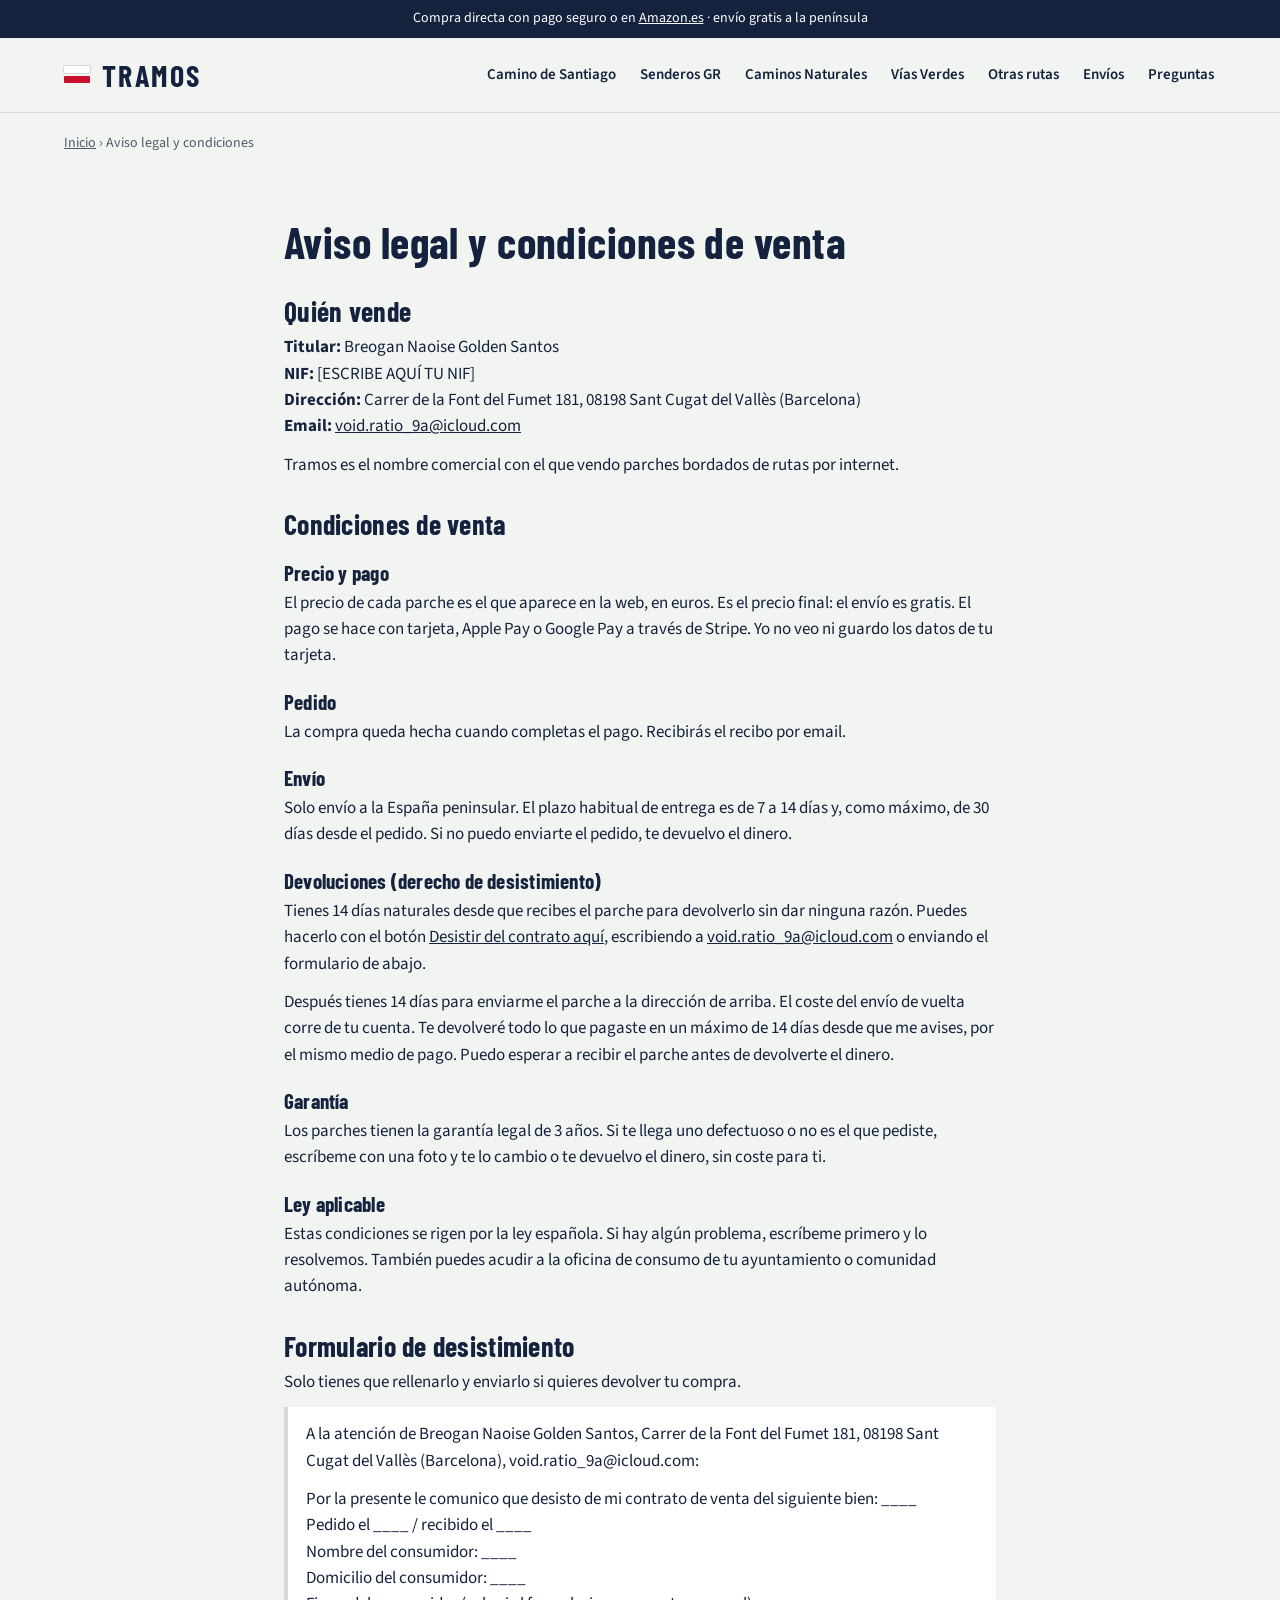
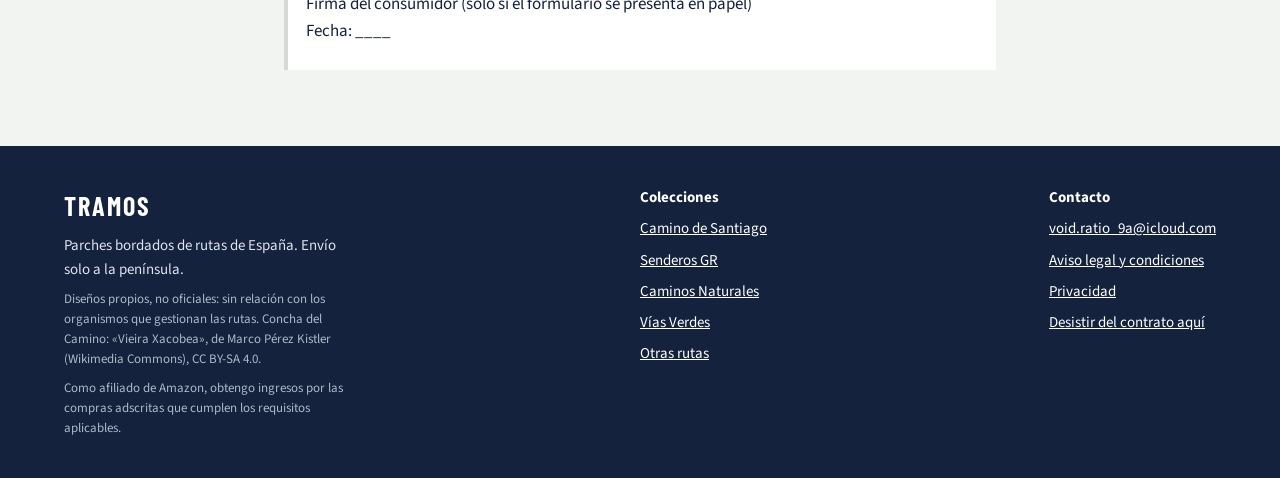
==== aviso-legal.html @ 710a56a1 "Compra directa con Stripe, páginas legales y tipografías locales - Botón "Comprar" con enlace de pag" ====
<!doctype html>
<html lang="es">
<head>
<meta charset="utf-8">
<meta name="viewport" content="width=device-width, initial-scale=1">
<title>Aviso legal y condiciones · Tramos</title>
<meta name="description" content="Quién vende, condiciones de venta, devoluciones y garantía de Tramos.">
<script>(function(){var p=location.pathname;if(!/\/$/.test(p)&&!/\.[a-z0-9]+$/i.test(p)){location.replace(p+'/'+location.search+location.hash)}})();</script>
<link rel="icon" href="assets/img/favicon.svg" type="image/svg+xml">
<link rel="stylesheet" href="assets/css/style.css">
</head>
<body>
<div class="topbar">Compra directa con pago seguro o en <a href="https://www.amazon.es/">Amazon.es</a> · envío gratis a la península</div>
<header class="site-header"><div class="wrap">
  <a class="logo" href="index.html"><span class="stripe" aria-hidden="true"><span class="w"></span><span class="r"></span></span><b>TRAMOS</b></a>
  <nav class="nav" aria-label="Principal">
    <a class="navlink" href="camino-de-santiago.html">Camino de Santiago</a>
    <a class="navlink" href="senderos-gr.html">Senderos GR</a>
    <a class="navlink" href="caminos-naturales.html">Caminos Naturales</a>
    <a class="navlink" href="vias-verdes.html">Vías Verdes</a>
    <a class="navlink" href="otras-rutas.html">Otras rutas</a>
    <a class="navlink" href="index.html#envios">Envíos</a>
    <a class="navlink" href="index.html#faq">Preguntas</a>
  </nav>
</div></header>
<main>
<div class="wrap crumbs"><a href="index.html">Inicio</a> › Aviso legal y condiciones</div>
<section class="wrap section legal">
<h1 class="h-l">Aviso legal y condiciones de venta</h1>
<h2>Quién vende</h2>
<p><b>Titular:</b> Breogan Naoise Golden Santos<br><b>NIF:</b> [ESCRIBE AQUÍ TU NIF]<br><b>Dirección:</b> Carrer de la Font del Fumet 181, 08198 Sant Cugat del Vallès (Barcelona)<br><b>Email:</b> <a href="mailto:void.ratio_9a@icloud.com">void.ratio_9a@icloud.com</a></p>
<p>Tramos es el nombre comercial con el que vendo parches bordados de rutas por internet.</p>
<h2 id="condiciones">Condiciones de venta</h2>
<h3>Precio y pago</h3>
<p>El precio de cada parche es el que aparece en la web, en euros. Es el precio final: el envío es gratis. El pago se hace con tarjeta, Apple Pay o Google Pay a través de Stripe. Yo no veo ni guardo los datos de tu tarjeta.</p>
<h3>Pedido</h3>
<p>La compra queda hecha cuando completas el pago. Recibirás el recibo por email.</p>
<h3>Envío</h3>
<p>Solo envío a la España peninsular. El plazo habitual de entrega es de 7 a 14 días y, como máximo, de 30 días desde el pedido. Si no puedo enviarte el pedido, te devuelvo el dinero.</p>
<h3 id="desistimiento">Devoluciones (derecho de desistimiento)</h3>
<p>Tienes 14 días naturales desde que recibes el parche para devolverlo sin dar ninguna razón. Puedes hacerlo con el botón <a href="desistimiento.html">Desistir del contrato aquí</a>, escribiendo a <a href="mailto:void.ratio_9a@icloud.com">void.ratio_9a@icloud.com</a> o enviando el formulario de abajo.</p>
<p>Después tienes 14 días para enviarme el parche a la dirección de arriba. El coste del envío de vuelta corre de tu cuenta. Te devolveré todo lo que pagaste en un máximo de 14 días desde que me avises, por el mismo medio de pago. Puedo esperar a recibir el parche antes de devolverte el dinero.</p>
<h3>Garantía</h3>
<p>Los parches tienen la garantía legal de 3 años. Si te llega uno defectuoso o no es el que pediste, escríbeme con una foto y te lo cambio o te devuelvo el dinero, sin coste para ti.</p>
<h3>Ley aplicable</h3>
<p>Estas condiciones se rigen por la ley española. Si hay algún problema, escríbeme primero y lo resolvemos. También puedes acudir a la oficina de consumo de tu ayuntamiento o comunidad autónoma.</p>
<h2 id="formulario">Formulario de desistimiento</h2>
<p>Solo tienes que rellenarlo y enviarlo si quieres devolver tu compra.</p>
<blockquote><p>A la atención de Breogan Naoise Golden Santos, Carrer de la Font del Fumet 181, 08198 Sant Cugat del Vallès (Barcelona), void.ratio_9a@icloud.com:</p>
<p>Por la presente le comunico que desisto de mi contrato de venta del siguiente bien: ____<br>
Pedido el ____ / recibido el ____<br>
Nombre del consumidor: ____<br>
Domicilio del consumidor: ____<br>
Firma del consumidor (solo si el formulario se presenta en papel)<br>
Fecha: ____</p></blockquote>
</section>
</main>
<footer class="site-footer"><div class="wrap">
  <div class="col"><span class="brand">TRAMOS</span><span>Parches bordados de rutas de España. Envío solo a la península.</span>
    <span class="small">Diseños propios, no oficiales: sin relación con los organismos que gestionan las rutas. Concha del Camino: «Vieira Xacobea», de Marco Pérez Kistler (Wikimedia Commons), CC BY-SA 4.0.</span>
    <span class="small">Como afiliado de Amazon, obtengo ingresos por las compras adscritas que cumplen los requisitos aplicables.</span></div>
  <nav class="col" aria-label="Colecciones"><span style="font-weight:700;color:#fff">Colecciones</span>
    <a href="camino-de-santiago.html">Camino de Santiago</a>
    <a href="senderos-gr.html">Senderos GR</a>
    <a href="caminos-naturales.html">Caminos Naturales</a>
    <a href="vias-verdes.html">Vías Verdes</a>
    <a href="otras-rutas.html">Otras rutas</a>
  </nav>
  <div class="col"><span style="font-weight:700;color:#fff">Contacto</span><a href="mailto:void.ratio_9a@icloud.com">void.ratio_9a@icloud.com</a><a href="aviso-legal.html">Aviso legal y condiciones</a><a href="privacidad.html">Privacidad</a><a href="desistimiento.html">Desistir del contrato aquí</a></div>
</div></footer>
<script src="assets/js/products.js"></script>
<script src="assets/js/site.js"></script>
</body>
</html>
---- assets/css/style.css ----
/* Tipografías alojadas en la propia web (licencia SIL OFL 1.1), sin peticiones a Google */
@font-face{font-family:"Barlow Condensed";font-style:normal;font-weight:500;font-display:swap;src:url(../fonts/barlow-condensed-latin-500-normal.woff2) format("woff2")}
@font-face{font-family:"Barlow Condensed";font-style:normal;font-weight:600;font-display:swap;src:url(../fonts/barlow-condensed-latin-600-normal.woff2) format("woff2")}
@font-face{font-family:"Barlow Condensed";font-style:normal;font-weight:700;font-display:swap;src:url(../fonts/barlow-condensed-latin-700-normal.woff2) format("woff2")}
@font-face{font-family:"Source Sans 3";font-style:normal;font-weight:400;font-display:swap;src:url(../fonts/source-sans-3-latin-400-normal.woff2) format("woff2")}
@font-face{font-family:"Source Sans 3";font-style:normal;font-weight:600;font-display:swap;src:url(../fonts/source-sans-3-latin-600-normal.woff2) format("woff2")}
@font-face{font-family:"Source Sans 3";font-style:normal;font-weight:700;font-display:swap;src:url(../fonts/source-sans-3-latin-700-normal.woff2) format("woff2")}
:root{
  --ink:#14223d;--paper:#f2f4f1;--card:#ffffff;--muted:#4d5a6b;--line:#d5dad6;
  --shell:#f2b705;--gr:#c8102e;--moss:#2f5d46;--jac:#1d2c78;
  --display:"Barlow Condensed","Arial Narrow",system-ui,sans-serif;
  --body:"Source Sans 3",system-ui,-apple-system,"Segoe UI",sans-serif;
}
*{box-sizing:border-box}
html{scroll-behavior:smooth}
body{margin:0;background:var(--paper);color:var(--ink);font-family:var(--body);font-size:17px;line-height:1.55}
img{max-width:100%;height:auto;display:block}
a{color:var(--ink)}a:hover{color:var(--gr)}
h1,h2,h3{font-family:var(--display);text-wrap:balance;margin:0;letter-spacing:.01em;line-height:1.05}
p{margin:0}
a:focus-visible,button:focus-visible{outline:3px solid var(--shell);outline-offset:3px}
.wrap{max-width:1200px;margin:0 auto;padding:0 24px}
.topbar{background:var(--ink);color:#fff;font-size:14px;text-align:center;padding:8px 16px}
.topbar a{color:#fff}
.site-header{background:var(--paper);border-bottom:1px solid var(--line)}
.site-header .wrap{display:flex;flex-wrap:wrap;align-items:center;justify-content:space-between;gap:12px 32px;padding-top:14px;padding-bottom:14px}
.logo{display:flex;align-items:center;gap:12px;text-decoration:none}
.logo b{font-family:var(--display);font-weight:700;font-size:30px;letter-spacing:.08em}
.stripe{display:inline-flex;flex-direction:column;gap:3px}
.stripe span{display:block;width:26px;height:7px;border-radius:1px}
.stripe .w{background:#fff;outline:1px solid var(--line)}.stripe .r{background:var(--gr)}
.nav{display:flex;flex-wrap:wrap;gap:4px 20px}
.navlink{text-decoration:none;font-weight:600;font-size:15px;padding:10px 2px;min-height:44px;display:inline-flex;align-items:center}
.navlink[aria-current="page"]{box-shadow:inset 0 -3px 0 var(--gr)}
.btn{display:inline-flex;align-items:center;justify-content:center;min-height:48px;padding:0 22px;border-radius:6px;font-weight:700;text-decoration:none;font-size:16px;border:2px solid var(--ink);cursor:pointer;font-family:var(--body)}
.btn-solid{background:var(--ink);color:#fff}.btn-solid:hover{background:#0b1426;color:#fff}
.btn-ghost{background:transparent;color:var(--ink)}.btn-ghost:hover{background:var(--ink);color:#fff}
.btn-shell{background:var(--shell);border-color:var(--shell);color:var(--ink)}.btn-shell:hover{background:#ffc928;color:var(--ink)}
.btn-light{background:#fff;border-color:#fff;color:var(--ink)}.btn-light:hover{background:var(--shell);border-color:var(--shell);color:var(--ink)}
.eyebrow{font-family:var(--display);font-weight:600;text-transform:uppercase;letter-spacing:.12em;font-size:14px;color:var(--muted)}
.section{padding-top:64px;padding-bottom:64px}
.stack{display:flex;flex-direction:column;gap:22px}
.h-xl{font-size:clamp(44px,6vw,76px);line-height:.98;font-weight:700}
.h-l{font-size:44px}
.lead{font-size:20px;max-width:38ch;color:var(--muted)}
.muted{color:var(--muted)}
.hero{display:grid;grid-template-columns:repeat(auto-fit,minmax(min(100%,460px),1fr));gap:40px;align-items:center;padding-top:56px;padding-bottom:64px}
.hero img{width:100%;aspect-ratio:1/1;object-fit:cover;border-radius:12px}
.facts{display:grid;grid-template-columns:repeat(3,minmax(0,1fr));gap:16px;margin:8px 0 0;padding-top:20px;border-top:1px solid var(--line)}
.facts dt{font-size:12px}
.facts dd{margin:2px 0 0;font-family:var(--display);font-weight:700;font-size:26px;line-height:1.15}
.facts dd small{display:block;margin-top:2px;font-family:var(--body,inherit);font-weight:400;font-size:14px;line-height:1.3;color:var(--muted,#5b6270)}
.row{display:flex;flex-wrap:wrap;gap:12px}
.band{background:var(--jac);color:#fff}
.band .wrap{padding-top:48px;padding-bottom:48px}
.band h2{color:var(--shell)}
.band p{color:#dfe5ff}
.featured{display:grid;grid-template-columns:repeat(auto-fit,minmax(min(100%,380px),1fr));gap:36px;align-items:center}
.featured .imgs{display:grid;grid-template-columns:1fr 1fr;gap:12px}
.featured .imgs img{width:100%;aspect-ratio:1/1;object-fit:cover;border-radius:10px;background:#fff}
.tramos{list-style:none;margin:0;padding:0;display:grid;grid-template-columns:repeat(auto-fit,minmax(170px,1fr));gap:12px}
.tramos li{border-top:4px solid var(--shell);padding-top:10px}
.tramos .n{font-family:var(--display);font-size:14px;letter-spacing:.1em;color:#b9c4f5;text-transform:uppercase}
.tramos .km{display:block;color:#dfe5ff;font-size:15px}
.grid-coll{display:grid;grid-template-columns:repeat(auto-fit,minmax(190px,1fr));gap:16px}
.coll{display:flex;flex-direction:column;gap:10px;text-decoration:none;background:var(--card);border:1px solid var(--line);border-radius:10px;padding:16px;min-width:0}
.coll:hover{border-color:var(--ink);color:var(--ink)}
.coll img{width:100%;aspect-ratio:1/1;object-fit:contain;background:#fff;border-radius:6px}
.coll strong{font-family:var(--display);font-size:24px;line-height:1.1}
.chips{display:flex;flex-wrap:wrap;gap:10px}
.chip{min-height:44px;padding:0 18px;border-radius:999px;border:1.5px solid var(--ink);background:transparent;color:var(--ink);font:600 15px var(--body);cursor:pointer}
.chip:hover{background:#e3e7e3}
.chip.is-on{background:var(--ink);color:#fff}
.grid-p{display:grid;grid-template-columns:repeat(auto-fill,minmax(220px,1fr));gap:18px}
.pcard{display:flex;flex-direction:column;background:var(--card);border:1px solid var(--line);border-radius:10px;overflow:hidden;min-width:0}
.pcard[hidden]{display:none}
.pimg{width:100%;aspect-ratio:1/1;object-fit:contain;background:#fff;display:block}
.pbody{display:flex;flex-direction:column;gap:6px;padding:14px 16px 16px;border-top:1px solid var(--line);flex-grow:1}
.pbody h3{font-family:var(--body);font-size:17px;font-weight:700;line-height:1.3}
.pbody .meta{color:var(--muted);font-size:14px}
.pfoot{display:flex;flex-wrap:wrap;justify-content:space-between;align-items:center;gap:10px;margin-top:auto;padding-top:10px}
.price{font-family:var(--display);font-weight:700;font-size:24px;font-variant-numeric:tabular-nums}
.buy{min-height:44px;font-size:15px;padding:0 16px}
.buyslot{display:inline-flex;align-items:center;gap:12px;flex-wrap:wrap}
.alt-buy{font-size:14px;font-weight:600;color:inherit;text-decoration:underline;text-underline-offset:3px}
.soon{display:inline-flex;align-items:center;min-height:44px;padding:0 14px;border-radius:6px;border:1.5px dashed #8a95a3;color:var(--muted);font-weight:600;font-size:14px}
.routes{display:flex;flex-direction:column;gap:18px}
.route{display:grid;grid-template-columns:minmax(0,220px) minmax(0,1fr);gap:24px;background:var(--card);border:1px solid var(--line);border-radius:10px;padding:18px;align-items:start}
.route img{width:100%;aspect-ratio:1/1;object-fit:contain;background:#fff;border-radius:6px}
.route h3{font-size:30px}
.route .kv{display:flex;flex-wrap:wrap;gap:6px 18px;font-size:15px;color:var(--muted)}
.route .kv b{color:var(--ink)}
.route .stack{gap:10px}
@media (max-width:620px){.route{grid-template-columns:1fr}.route img{max-width:280px}}
.panel{background:var(--card);border-top:1px solid var(--line);border-bottom:1px solid var(--line)}
.steps{margin:0;padding:0;list-style:none;display:flex;flex-direction:column;gap:18px}
.steps li{display:grid;grid-template-columns:44px 1fr;gap:14px}
.steps .num{font-family:var(--display);font-weight:700;font-size:30px;color:var(--gr)}
.cards3{display:grid;grid-template-columns:repeat(auto-fit,minmax(220px,1fr));gap:16px}
.box{background:var(--card);border:1px solid var(--line);border-radius:10px;padding:22px;display:flex;flex-direction:column;gap:6px}
.box strong{font-family:var(--display);font-size:32px;line-height:1.1}
.faq{max-width:860px}
.faq details{border-top:1px solid var(--line);padding:16px 0}
.faq summary{font-weight:700;cursor:pointer;font-size:18px;min-height:32px}
.faq details p{margin:10px 0 0;max-width:68ch;color:var(--muted)}
.crumbs{font-size:14px;color:var(--muted);padding-top:20px}
.crumbs a{color:var(--muted)}
.site-footer{background:var(--ink);color:#dfe4ee}
.site-footer .wrap{padding-top:40px;padding-bottom:40px;display:flex;flex-wrap:wrap;justify-content:space-between;gap:24px}
.site-footer a{color:#fff}
.site-footer .col{display:flex;flex-direction:column;gap:8px;font-size:15px;max-width:42ch}
.site-footer .brand{font-family:var(--display);font-weight:700;font-size:26px;letter-spacing:.08em;color:#fff}
.site-footer .small{font-size:13px;color:#aeb8c8}
@media (prefers-reduced-motion:reduce){html{scroll-behavior:auto}*{transition:none!important}}

/* Páginas legales */
.legal{max-width:760px}
.legal h2{font-family:var(--display);font-size:28px;margin:32px 0 8px}
.legal h3{font-family:var(--display);font-size:21px;margin:22px 0 6px}
.legal p{margin:0 0 12px;line-height:1.55}
.legal blockquote{margin:12px 0;padding:14px 18px;border-left:4px solid var(--line);background:var(--card)}
.dform[hidden]{display:none}
.dform{display:flex;flex-direction:column;gap:14px;max-width:460px;margin-top:20px}
.dform label{display:flex;flex-direction:column;gap:6px;font-weight:600}
.dform input{font:inherit;padding:10px 12px;border:1.5px solid var(--line);border-radius:6px;background:#fff}
.dform .note{font-size:14px;color:var(--muted)}
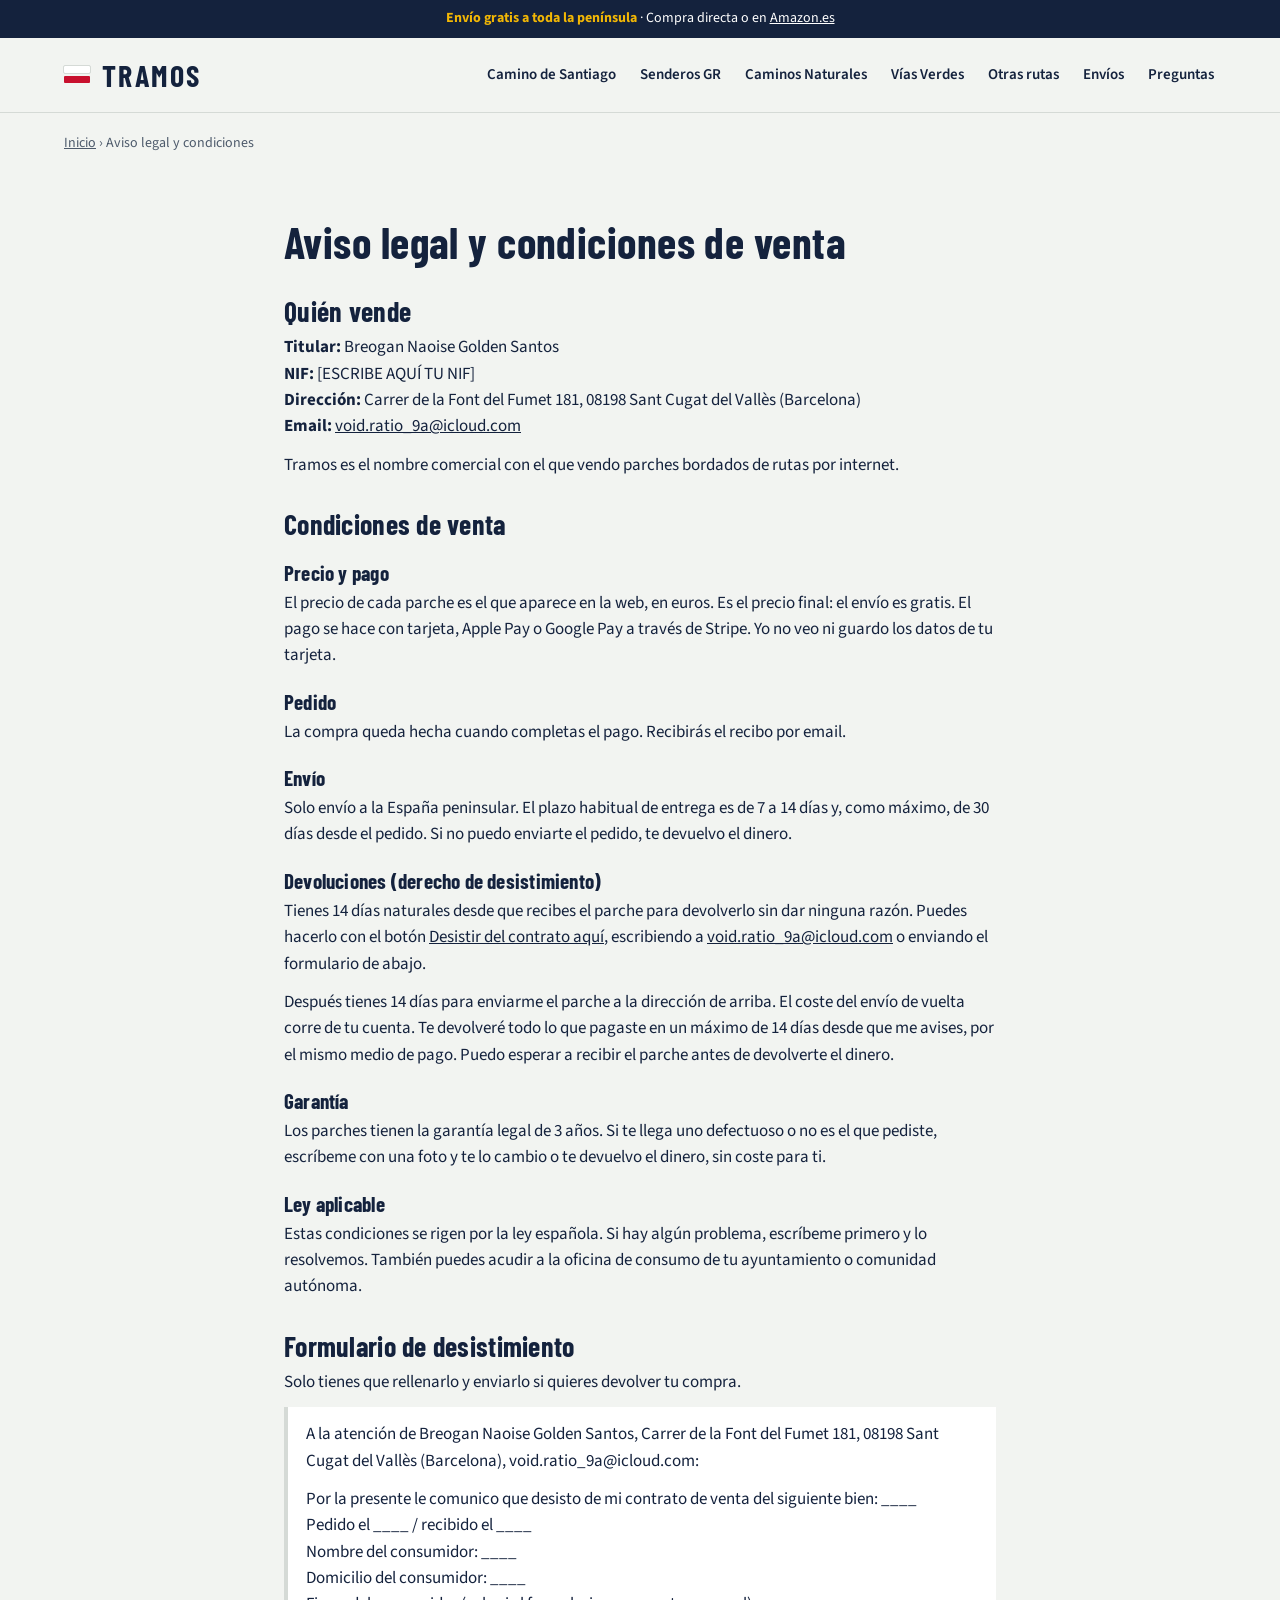
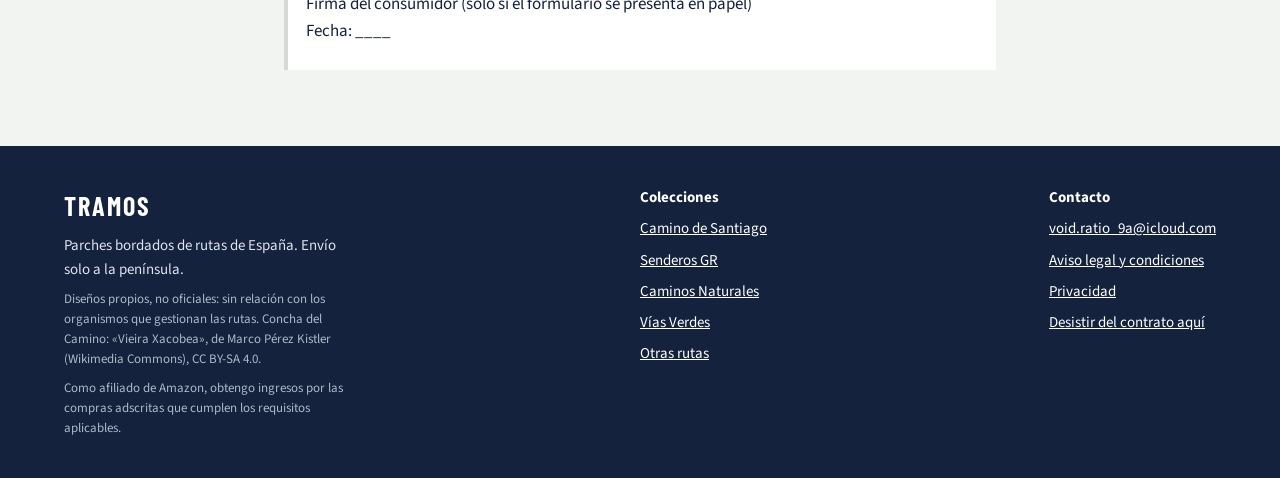
==== commit a7333cdb: "Envío gratis destacado en la barra superior y en las portadas - Barra superior: "Envío gratis a toda" ====
--- a/aviso-legal.html
+++ b/aviso-legal.html
@@ -10,7 +10,7 @@
 <link rel="stylesheet" href="assets/css/style.css">
 </head>
 <body>
-<div class="topbar">Compra directa con pago seguro o en <a href="https://www.amazon.es/">Amazon.es</a> · envío gratis a la península</div>
+<div class="topbar"><b>Envío gratis a toda la península</b> · Compra directa o en <a href="https://www.amazon.es/">Amazon.es</a></div>
 <header class="site-header"><div class="wrap">
   <a class="logo" href="index.html"><span class="stripe" aria-hidden="true"><span class="w"></span><span class="r"></span></span><b>TRAMOS</b></a>
   <nav class="nav" aria-label="Principal">
--- a/assets/css/style.css
+++ b/assets/css/style.css
@@ -124,3 +124,11 @@
 .dform label{display:flex;flex-direction:column;gap:6px;font-weight:600}
 .dform input{font:inherit;padding:10px 12px;border:1.5px solid var(--line);border-radius:6px;background:#fff}
 .dform .note{font-size:14px;color:var(--muted)}
+
+/* Envío gratis destacado */
+.topbar b{color:var(--shell);font-weight:700}
+.ship{display:flex;align-items:center;gap:16px;margin-top:6px;padding:16px 22px 16px 16px;max-width:440px;background:var(--card);border:1px solid var(--line);border-left:6px solid var(--shell);border-radius:10px;box-shadow:0 1px 2px rgba(20,34,61,.06)}
+.ship-ico{flex:none;display:grid;place-items:center;width:52px;height:52px;border-radius:50%;background:var(--ink);color:var(--shell)}
+.ship p{margin:0;display:flex;flex-direction:column;gap:2px}
+.ship b{font-family:var(--display);font-weight:700;font-size:30px;line-height:1;letter-spacing:.01em}
+.ship p span{font-size:15px;color:var(--muted)}
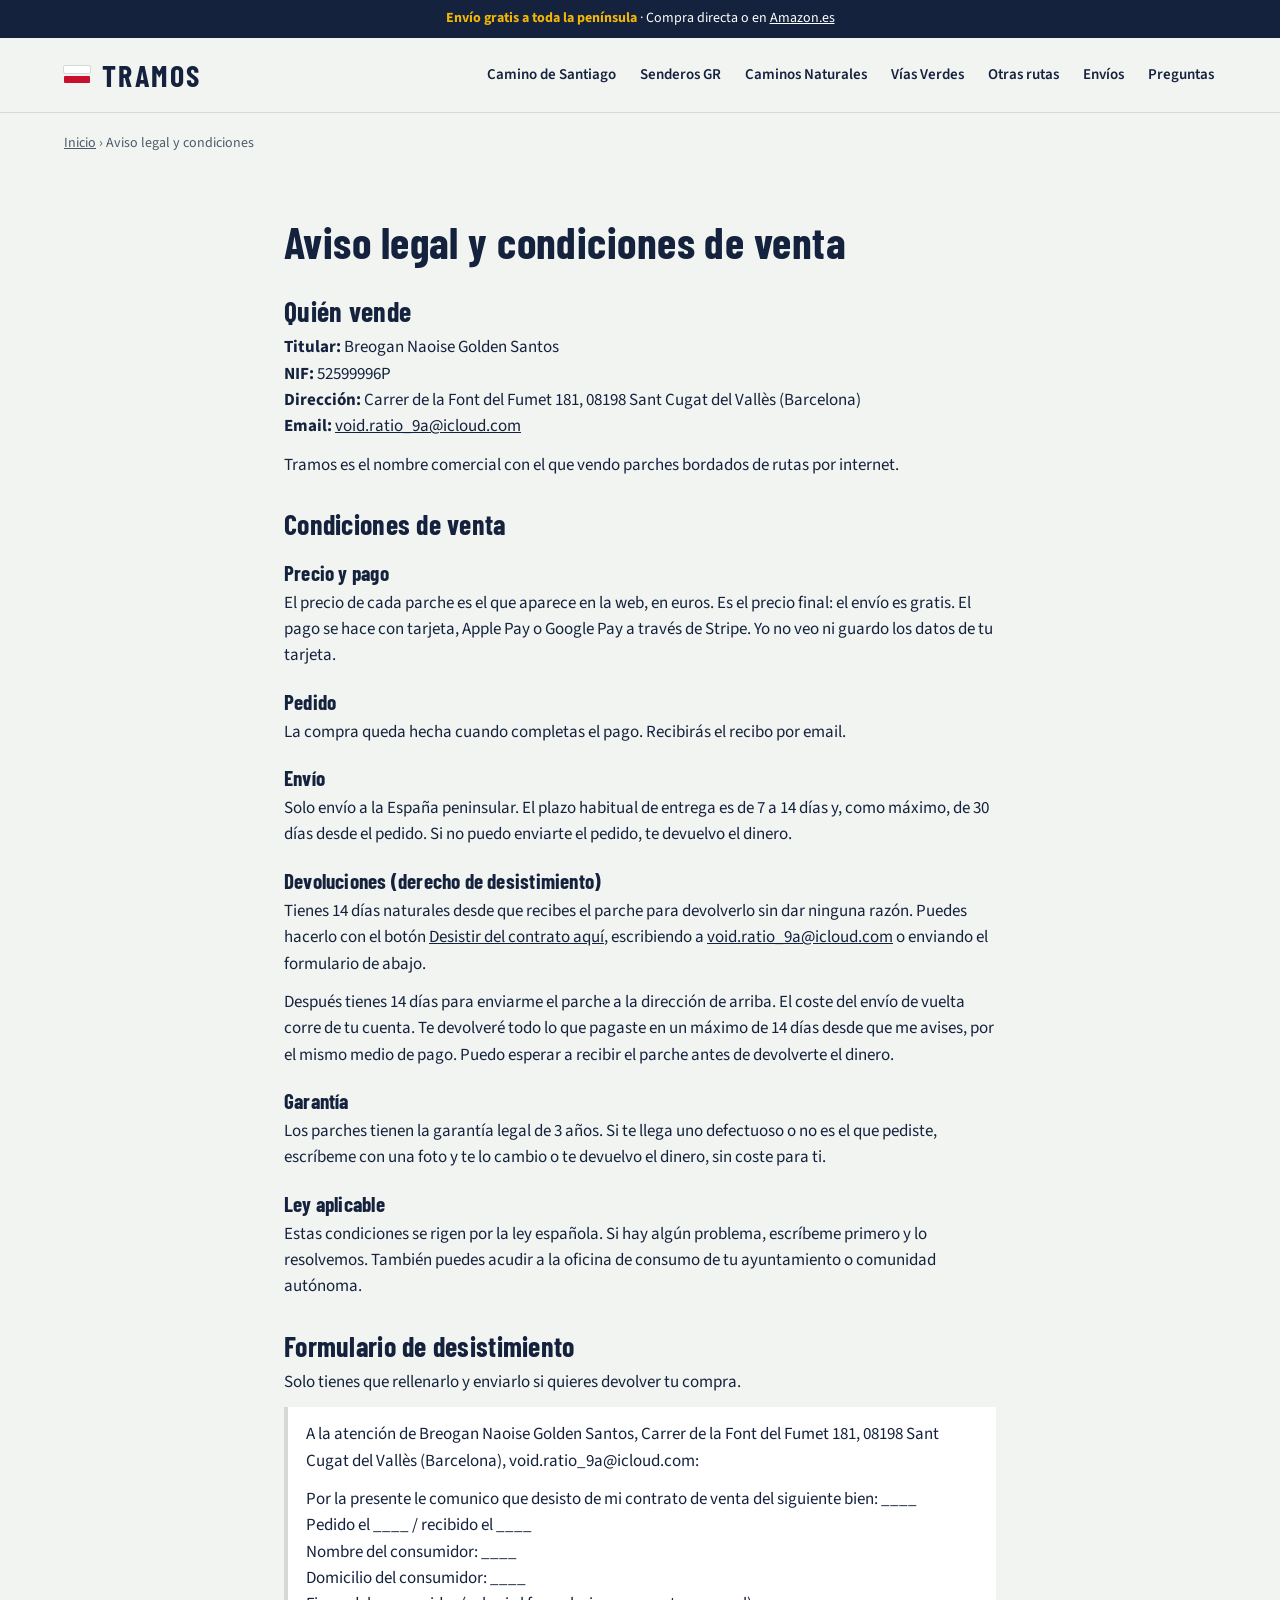
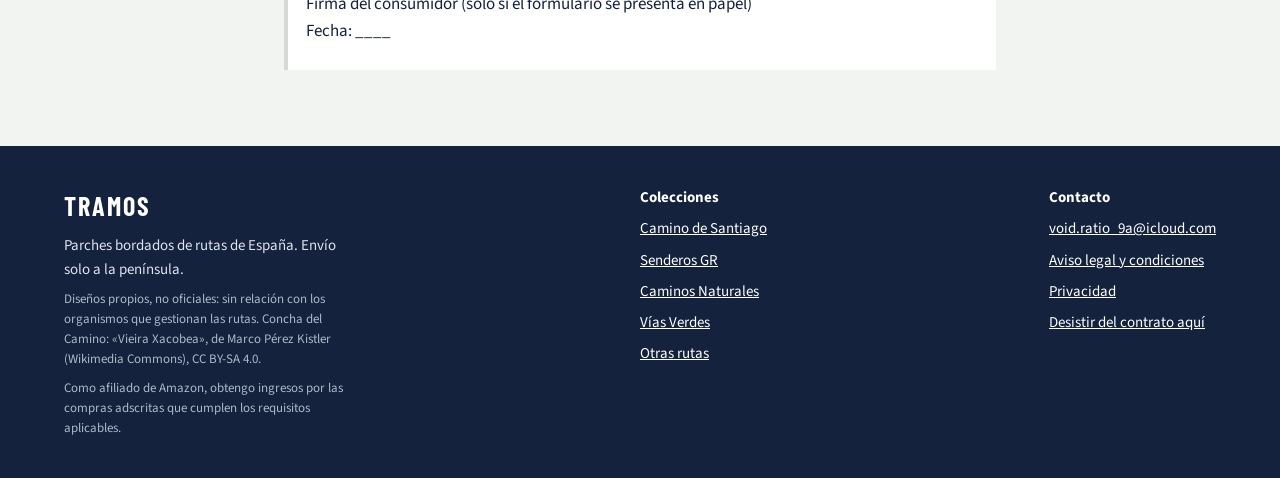
==== commit a0c9c28b: "Aviso legal y privacidad: NIF del titular Co-Authored-By: Claude Opus 5.5 <noreply@anthropic.com> Cl" ====
--- a/aviso-legal.html
+++ b/aviso-legal.html
@@ -28,7 +28,7 @@
 <section class="wrap section legal">
 <h1 class="h-l">Aviso legal y condiciones de venta</h1>
 <h2>Quién vende</h2>
-<p><b>Titular:</b> Breogan Naoise Golden Santos<br><b>NIF:</b> [ESCRIBE AQUÍ TU NIF]<br><b>Dirección:</b> Carrer de la Font del Fumet 181, 08198 Sant Cugat del Vallès (Barcelona)<br><b>Email:</b> <a href="mailto:void.ratio_9a@icloud.com">void.ratio_9a@icloud.com</a></p>
+<p><b>Titular:</b> Breogan Naoise Golden Santos<br><b>NIF:</b> 52599996P<br><b>Dirección:</b> Carrer de la Font del Fumet 181, 08198 Sant Cugat del Vallès (Barcelona)<br><b>Email:</b> <a href="mailto:void.ratio_9a@icloud.com">void.ratio_9a@icloud.com</a></p>
 <p>Tramos es el nombre comercial con el que vendo parches bordados de rutas por internet.</p>
 <h2 id="condiciones">Condiciones de venta</h2>
 <h3>Precio y pago</h3>
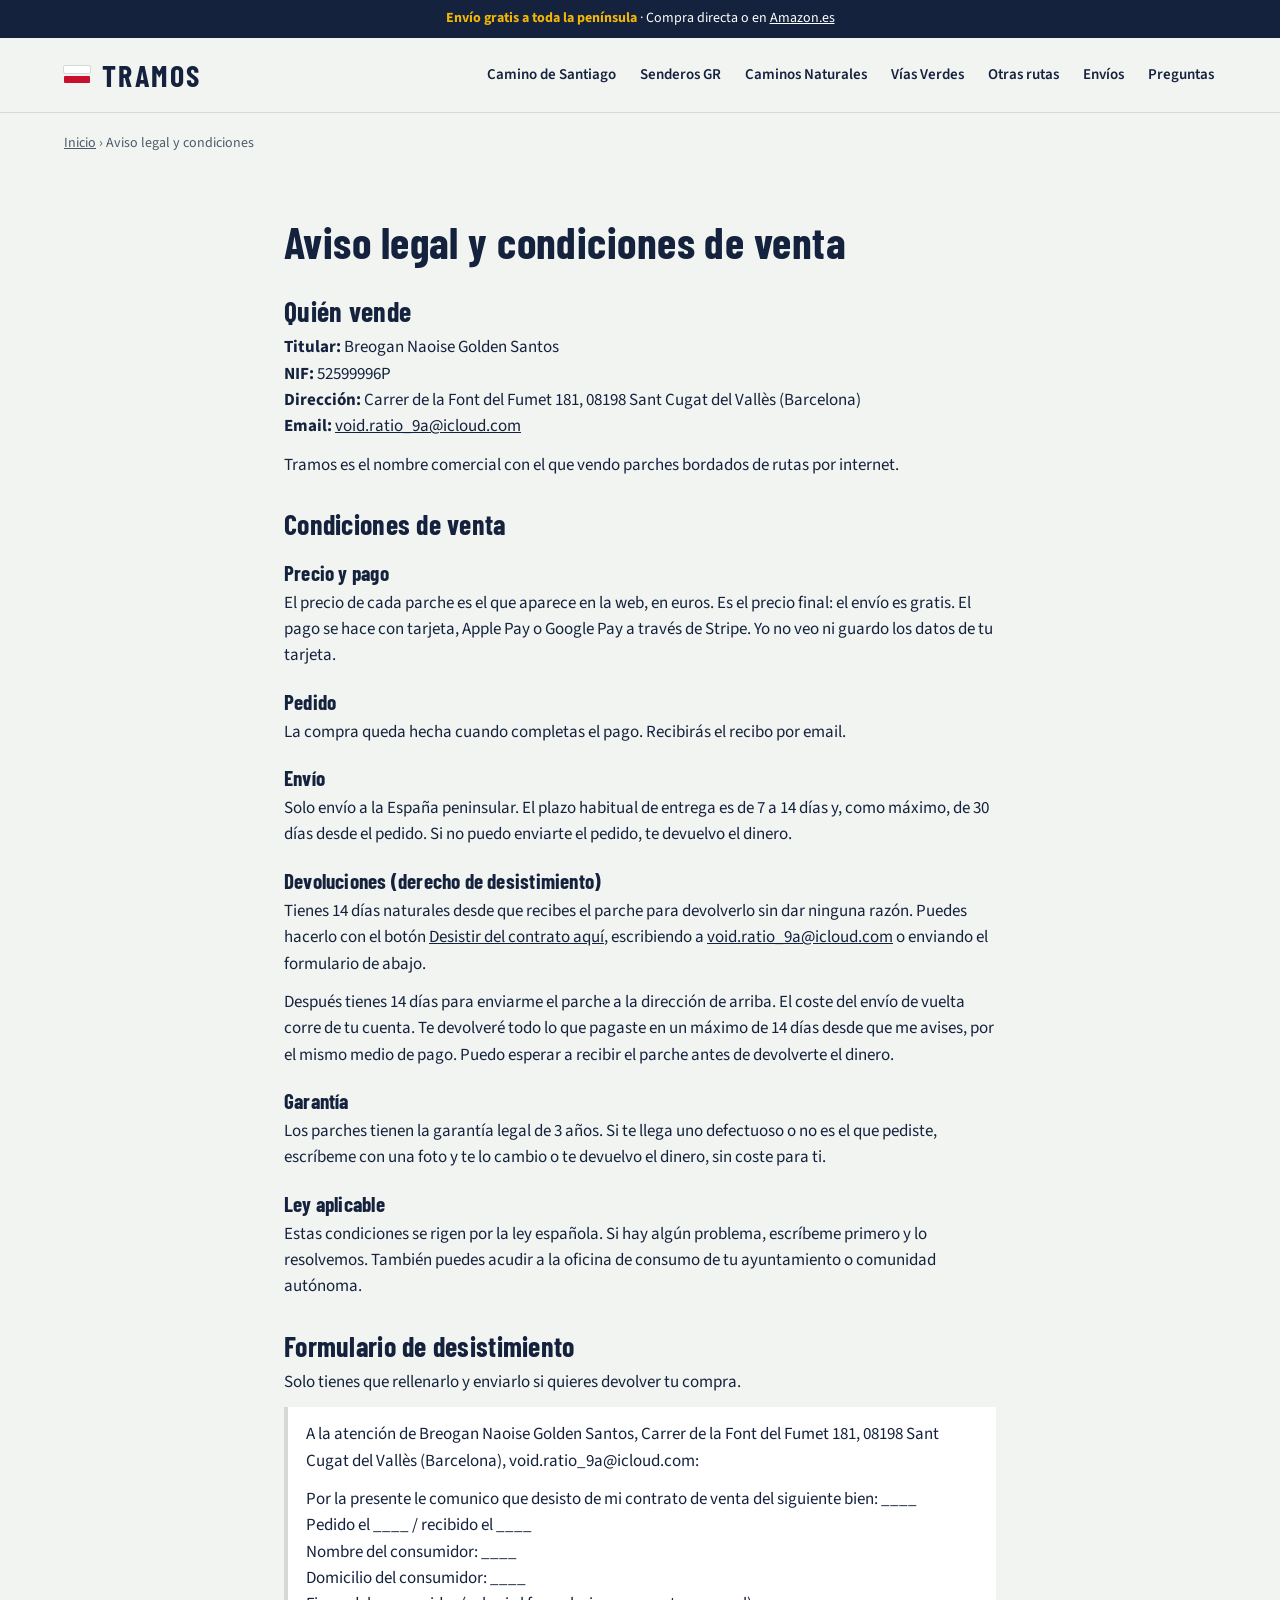
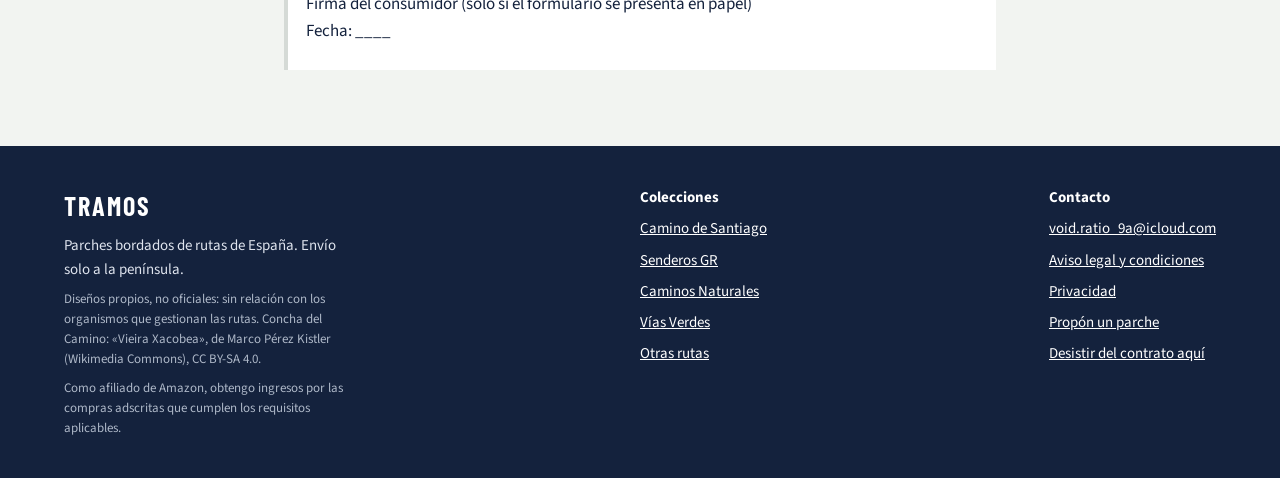
==== commit ad7c8425: "Caja "¿No encuentras tu parche?" y página para proponer uno - Caja en la portada y en las 5 coleccio" ====
--- a/aviso-legal.html
+++ b/aviso-legal.html
@@ -66,7 +66,7 @@
     <a href="vias-verdes.html">Vías Verdes</a>
     <a href="otras-rutas.html">Otras rutas</a>
   </nav>
-  <div class="col"><span style="font-weight:700;color:#fff">Contacto</span><a href="mailto:void.ratio_9a@icloud.com">void.ratio_9a@icloud.com</a><a href="aviso-legal.html">Aviso legal y condiciones</a><a href="privacidad.html">Privacidad</a><a href="desistimiento.html">Desistir del contrato aquí</a></div>
+  <div class="col"><span style="font-weight:700;color:#fff">Contacto</span><a href="mailto:void.ratio_9a@icloud.com">void.ratio_9a@icloud.com</a><a href="aviso-legal.html">Aviso legal y condiciones</a><a href="privacidad.html">Privacidad</a><a href="propuesta.html">Propón un parche</a><a href="desistimiento.html">Desistir del contrato aquí</a></div>
 </div></footer>
 <script src="assets/js/products.js"></script>
 <script src="assets/js/site.js"></script>
--- a/assets/css/style.css
+++ b/assets/css/style.css
@@ -132,3 +132,9 @@
 .ship p{margin:0;display:flex;flex-direction:column;gap:2px}
 .ship b{font-family:var(--display);font-weight:700;font-size:30px;line-height:1;letter-spacing:.01em}
 .ship p span{font-size:15px;color:var(--muted)}
+
+/* Caja de propuesta */
+.propose{display:flex;flex-wrap:wrap;align-items:center;justify-content:space-between;gap:24px 40px;padding:36px 40px;background:var(--card);border:1px solid var(--line);border-left:6px solid var(--shell);border-radius:12px}
+.propose p{margin:0;max-width:56ch;color:var(--muted);font-size:18px;line-height:1.5}
+.propose .h-l{font-size:36px}
+.dform textarea{font:inherit;padding:10px 12px;border:1.5px solid var(--line);border-radius:6px;background:#fff;resize:vertical}
